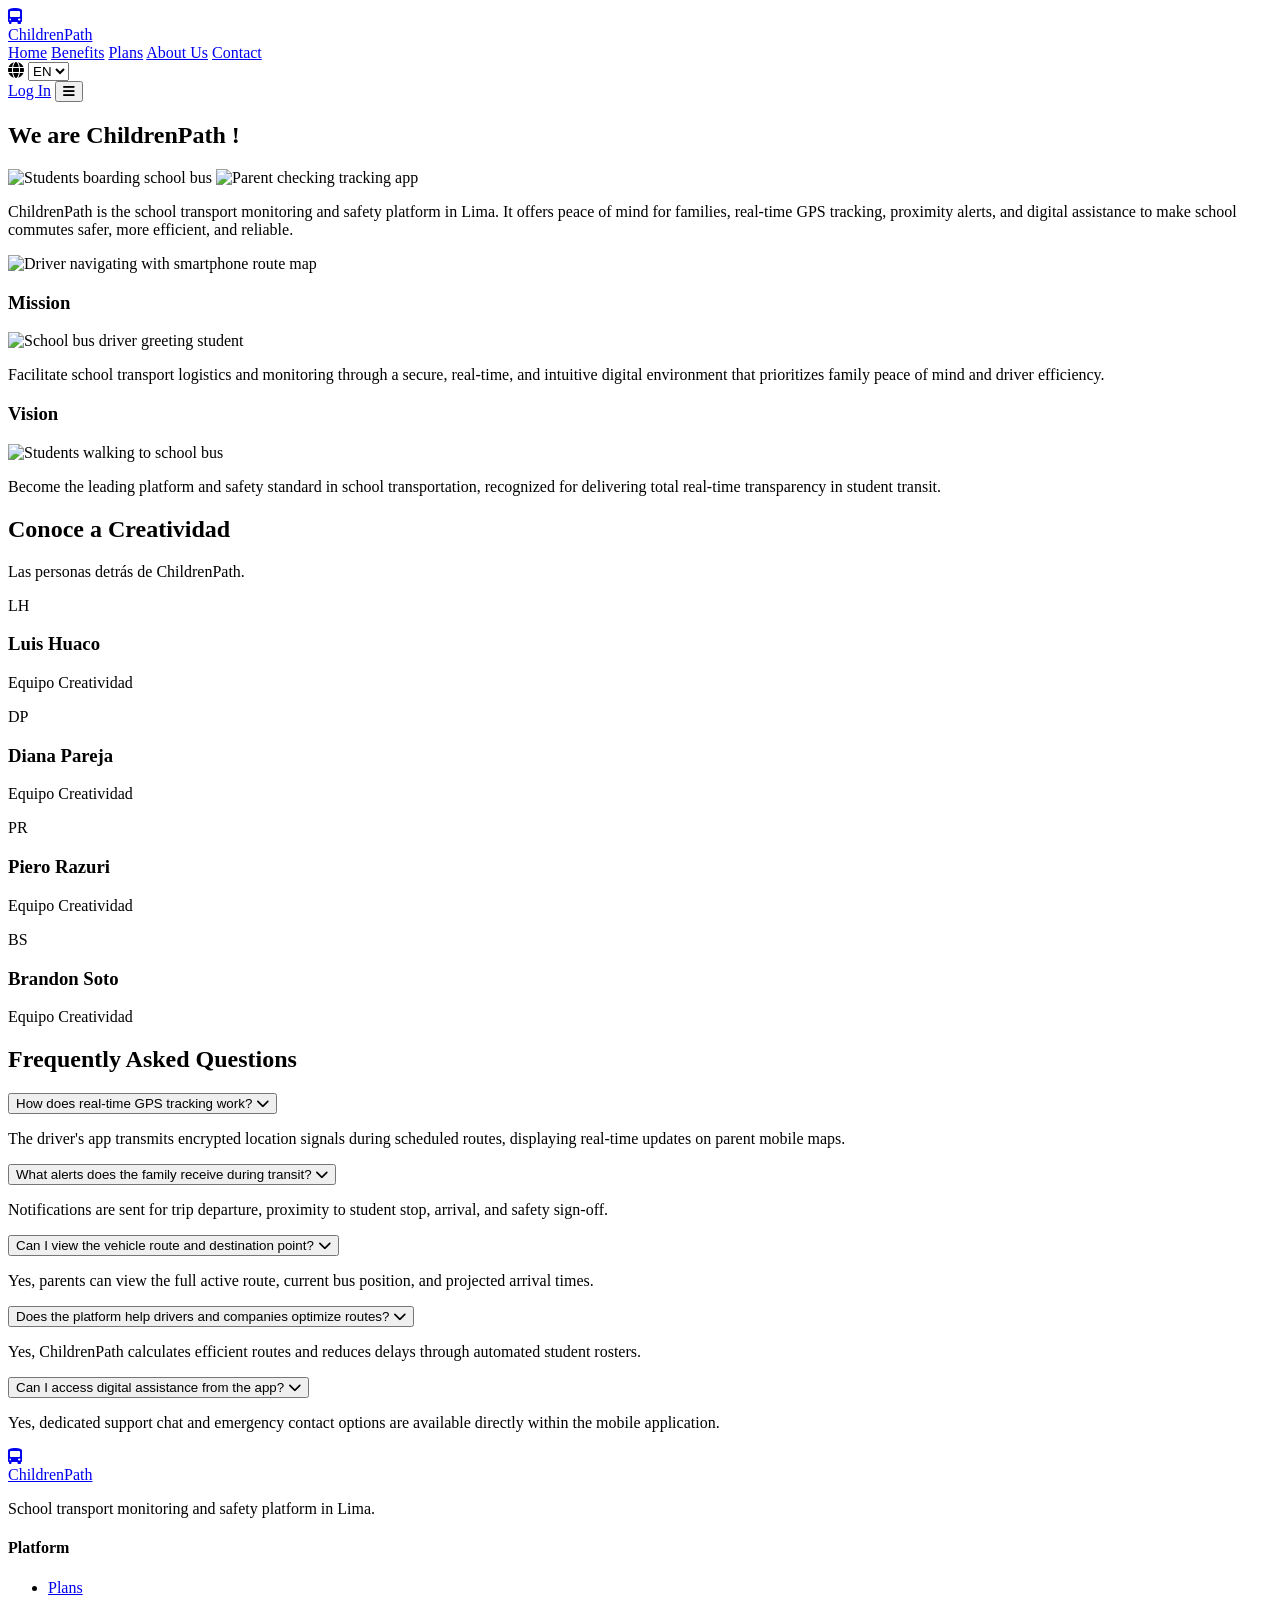
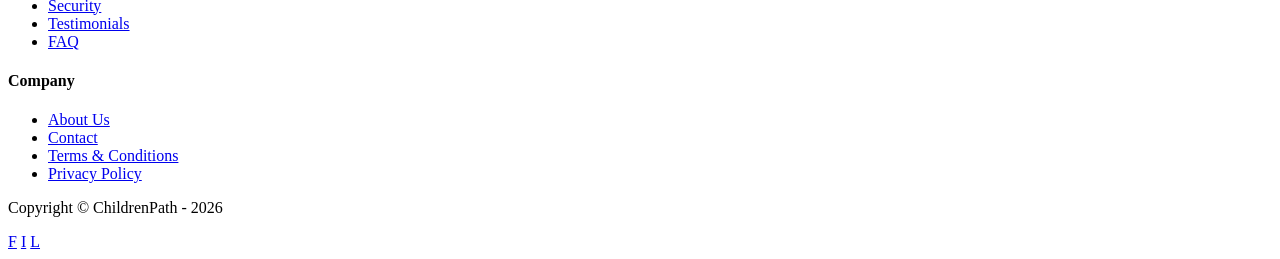
==== about.html @ 64bde1f0 "Feat: add about.html file content Adition of about us section content" ====
<!DOCTYPE html>
<html lang="en">

<head>
  <meta charset="UTF-8">
  <meta name="viewport" content="width=device-width, initial-scale=1.0">
  <title>About Us | ChildrenPath</title>
  <meta name="description"
    content="Learn more about ChildrenPath, the leading school transport monitoring and safety platform in Lima.">
  <link rel="stylesheet" href="https://cdnjs.cloudflare.com/ajax/libs/font-awesome/6.4.0/css/all.min.css">
  <link rel="stylesheet" href="css/styles.css">
</head>

<body>

  <!-- Sticky Navbar -->
  <header class="navbar">
    <div class="container navbar-container">
      <a href="index.html" class="brand-logo">
        <div class="brand-icon">
          <i class="fa-solid fa-bus-simple"></i>
        </div>
        <span>ChildrenPath</span>
      </a>

      <nav class="nav-links">
        <a href="index.html#home" data-i18n="nav.home">Home</a>
        <a href="index.html#benefits" data-i18n="nav.benefits">Benefits</a>
        <a href="index.html#plans" data-i18n="nav.plans">Plans</a>
        <a href="about.html" class="active" data-i18n="nav.about">About Us</a>
        <a href="contact.html" data-i18n="nav.contact">Contact</a>
      </nav>

      <div class="nav-actions">
        <!-- i18n Language Selector -->
        <div class="lang-selector-wrapper">
          <i class="fa-solid fa-globe lang-icon"></i>
          <select class="lang-select" aria-label="Language selector">
            <option value="en" data-i18n="lang.en">EN</option>
            <option value="es" data-i18n="lang.es">ES</option>
          </select>
        </div>

        <!-- Login Button -->
        <a href="#" class="btn-login-header" data-i18n="nav.login">Log In</a>

        <!-- Mobile Menu Toggle -->
        <button class="nav-toggle" aria-label="Toggle navigation menu">
          <i class="fa-solid fa-bars"></i>
        </button>
      </div>
    </div>
  </header>

  <main>
    <section class="about-hero">
      <div class="container">
        <h1 class="section-title" data-i18n="about.hero.title">We are ChildrenPath !</h1>

        <!-- Top Image Gallery -->
        <div class="about-gallery">
          <img src="assets/images/bus_students.jpg" alt="Students boarding school bus">
          <img src="assets/images/parent_app.jpg" alt="Parent checking tracking app">
        </div>

        <!-- Intro Description Grid -->
        <div class="about-intro-grid">
          <div class="about-intro-text">
            <p data-i18n="about.hero.desc">
              ChildrenPath is the school transport monitoring and safety platform in Lima. It offers peace of mind for
              families, real-time GPS tracking, proximity alerts, and digital assistance to make school commutes safer,
              more efficient, and reliable.
            </p>
          </div>
          <div class="about-intro-image">
            <img src="assets/images/driver_route.jpg" alt="Driver navigating with smartphone route map">
          </div>
        </div>

        <!-- Mission & Vision Cards -->
        <div class="mission-vision-grid">
          <!-- Mission -->
          <div class="mv-card">
            <h3 data-i18n="about.mission.title">Mission</h3>
            <img src="assets/images/mission_bus.jpg" alt="School bus driver greeting student">
            <p data-i18n="about.mission.desc">
              Facilitate school transport logistics and monitoring through a secure, real-time, and intuitive digital
              environment that prioritizes family peace of mind and driver efficiency.
            </p>
          </div>

          <!-- Vision -->
          <div class="mv-card">
            <h3 data-i18n="about.vision.title">Vision</h3>
            <img src="assets/images/vision_students.jpg" alt="Students walking to school bus">
            <p data-i18n="about.vision.desc">
              Become the leading platform and safety standard in school transportation, recognized for delivering total
              real-time transparency in student transit.
            </p>
          </div>
        </div>

        <!-- Team Section: Creatividad -->
        <div class="team-container">
          <h2 class="team-title">Conoce a Creatividad</h2>
          <p class="team-subtitle">Las personas detrás de ChildrenPath.</p>

          <div class="team-grid">
            <!-- Member 1: Luis Huaco -->
            <div class="team-card">
              <div class="team-avatar">
                <!-- Replace src="" with image path e.g. assets/images/luis_huaco.jpg -->
                <img src="" alt="Luis Huaco" class="team-img"
                  onerror="this.style.display='none'; this.nextElementSibling.style.display='flex';">
                <span class="team-initials">LH</span>
              </div>
              <h3 class="team-name">Luis Huaco</h3>
              <p class="team-role">Equipo Creatividad</p>
            </div>

            <!-- Member 2: Diana Pareja -->
            <div class="team-card">
              <div class="team-avatar">
                <!-- Replace src="" with image path e.g. assets/images/diana_pareja.jpg -->
                <img src="" alt="Diana Pareja" class="team-img"
                  onerror="this.style.display='none'; this.nextElementSibling.style.display='flex';">
                <span class="team-initials">DP</span>
              </div>
              <h3 class="team-name">Diana Pareja</h3>
              <p class="team-role">Equipo Creatividad</p>
            </div>

            <!-- Member 3: Piero Razuri -->
            <div class="team-card">
              <div class="team-avatar">
                <!-- Replace src="" with image path e.g. assets/images/piero_razuri.jpg -->
                <img src="" alt="Piero Razuri" class="team-img"
                  onerror="this.style.display='none'; this.nextElementSibling.style.display='flex';">
                <span class="team-initials">PR</span>
              </div>
              <h3 class="team-name">Piero Razuri</h3>
              <p class="team-role">Equipo Creatividad</p>
            </div>

            <!-- Member 4: Brandon Soto -->
            <div class="team-card">
              <div class="team-avatar">
                <!-- Replace src="" with image path e.g. assets/images/brandon_soto.jpg -->
                <img src="" alt="Brandon Soto" class="team-img"
                  onerror="this.style.display='none'; this.nextElementSibling.style.display='flex';">
                <span class="team-initials">BS</span>
              </div>
              <h3 class="team-name">Brandon Soto</h3>
              <p class="team-role">Equipo Creatividad</p>
            </div>
          </div>
        </div>
      </div>
    </section>

    <!-- FAQ Section -->
    <section class="section">
      <div class="container">
        <h2 class="section-title" data-i18n="faq.title">Frequently Asked Questions</h2>
        <div class="faq-box">
          <div class="faq-list">
            <div class="faq-item">
              <button class="faq-question" aria-expanded="false">
                <span data-i18n="about.faq.q1">How does real-time GPS tracking work?</span>
                <i class="fa-solid fa-chevron-down"></i>
              </button>
              <div class="faq-answer">
                <p data-i18n="about.faq.a1">The driver's app transmits encrypted location signals during scheduled
                  routes, displaying real-time updates on parent mobile maps.</p>
              </div>
            </div>

            <div class="faq-item">
              <button class="faq-question" aria-expanded="false">
                <span data-i18n="about.faq.q2">What alerts does the family receive during transit?</span>
                <i class="fa-solid fa-chevron-down"></i>
              </button>
              <div class="faq-answer">
                <p data-i18n="about.faq.a2">Notifications are sent for trip departure, proximity to student stop,
                  arrival, and safety sign-off.</p>
              </div>
            </div>

            <div class="faq-item">
              <button class="faq-question" aria-expanded="false">
                <span data-i18n="about.faq.q3">Can I view the vehicle route and destination point?</span>
                <i class="fa-solid fa-chevron-down"></i>
              </button>
              <div class="faq-answer">
                <p data-i18n="about.faq.a3">Yes, parents can view the full active route, current bus position, and
                  projected arrival times.</p>
              </div>
            </div>

            <div class="faq-item">
              <button class="faq-question" aria-expanded="false">
                <span data-i18n="about.faq.q4">Does the platform help drivers and companies optimize routes?</span>
                <i class="fa-solid fa-chevron-down"></i>
              </button>
              <div class="faq-answer">
                <p data-i18n="about.faq.a4">Yes, ChildrenPath calculates efficient routes and reduces delays through
                  automated student rosters.</p>
              </div>
            </div>

            <div class="faq-item">
              <button class="faq-question" aria-expanded="false">
                <span data-i18n="about.faq.q5">Can I access digital assistance from the app?</span>
                <i class="fa-solid fa-chevron-down"></i>
              </button>
              <div class="faq-answer">
                <p data-i18n="about.faq.a5">Yes, dedicated support chat and emergency contact options are available
                  directly within the mobile application.</p>
              </div>
            </div>
          </div>
        </div>
      </div>
    </section>
  </main>

  <!-- Footer -->
  <footer class="footer">
    <div class="container">
      <div class="footer-grid">
        <div class="footer-brand">
          <a href="index.html" class="brand-logo">
            <div class="brand-icon">
              <i class="fa-solid fa-bus-simple"></i>
            </div>
            <span>ChildrenPath</span>
          </a>
          <p data-i18n="footer.tagline">School transport monitoring and safety platform in Lima.</p>
        </div>

        <div class="footer-col">
          <h4 data-i18n="footer.platform">Platform</h4>
          <ul>
            <li><a href="index.html#plans" data-i18n="nav.plans">Plans</a></li>
            <li><a href="#" data-i18n="footer.security">Security</a></li>
            <li><a href="index.html#benefits" data-i18n="footer.testimonials">Testimonials</a></li>
            <li><a href="#" data-i18n="footer.faq">FAQ</a></li>
          </ul>
        </div>

        <div class="footer-col">
          <h4 data-i18n="footer.company">Company</h4>
          <ul>
            <li><a href="about.html" data-i18n="nav.about">About Us</a></li>
            <li><a href="contact.html" data-i18n="nav.contact">Contact</a></li>
            <li><a href="terms.html" data-i18n="footer.terms">Terms & Conditions</a></li>
            <li><a href="terms.html" data-i18n="footer.privacy">Privacy Policy</a></li>
          </ul>
        </div>
      </div>

      <div class="footer-bottom">
        <p data-i18n="footer.copyright">Copyright © ChildrenPath - 2026</p>
        <div class="social-icons">
          <a href="#" class="social-circle" aria-label="Facebook">F</a>
          <a href="#" class="social-circle" aria-label="Instagram">I</a>
          <a href="#" class="social-circle" aria-label="LinkedIn">L</a>
        </div>
      </div>
    </div>
  </footer>

  <script src="js/i18n.js"></script>
  <script src="js/main.js"></script>
</body>

</html>
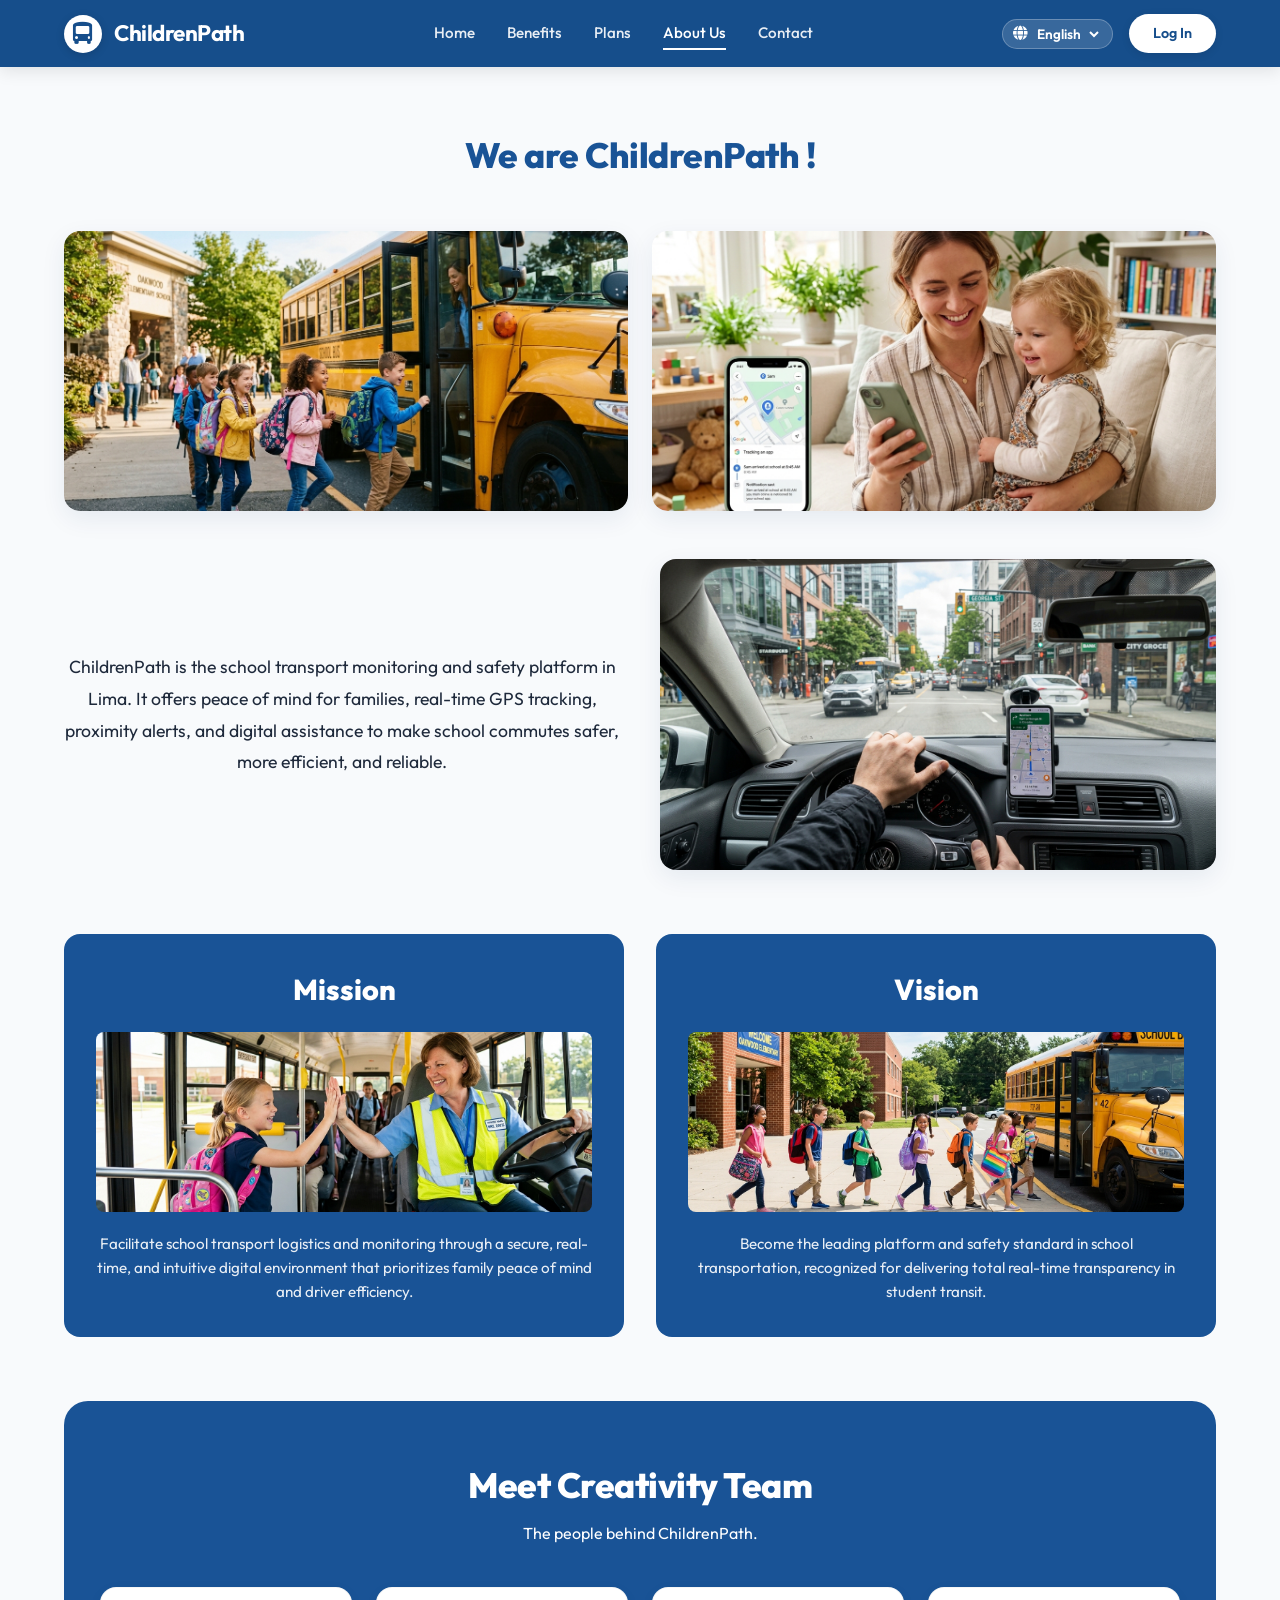
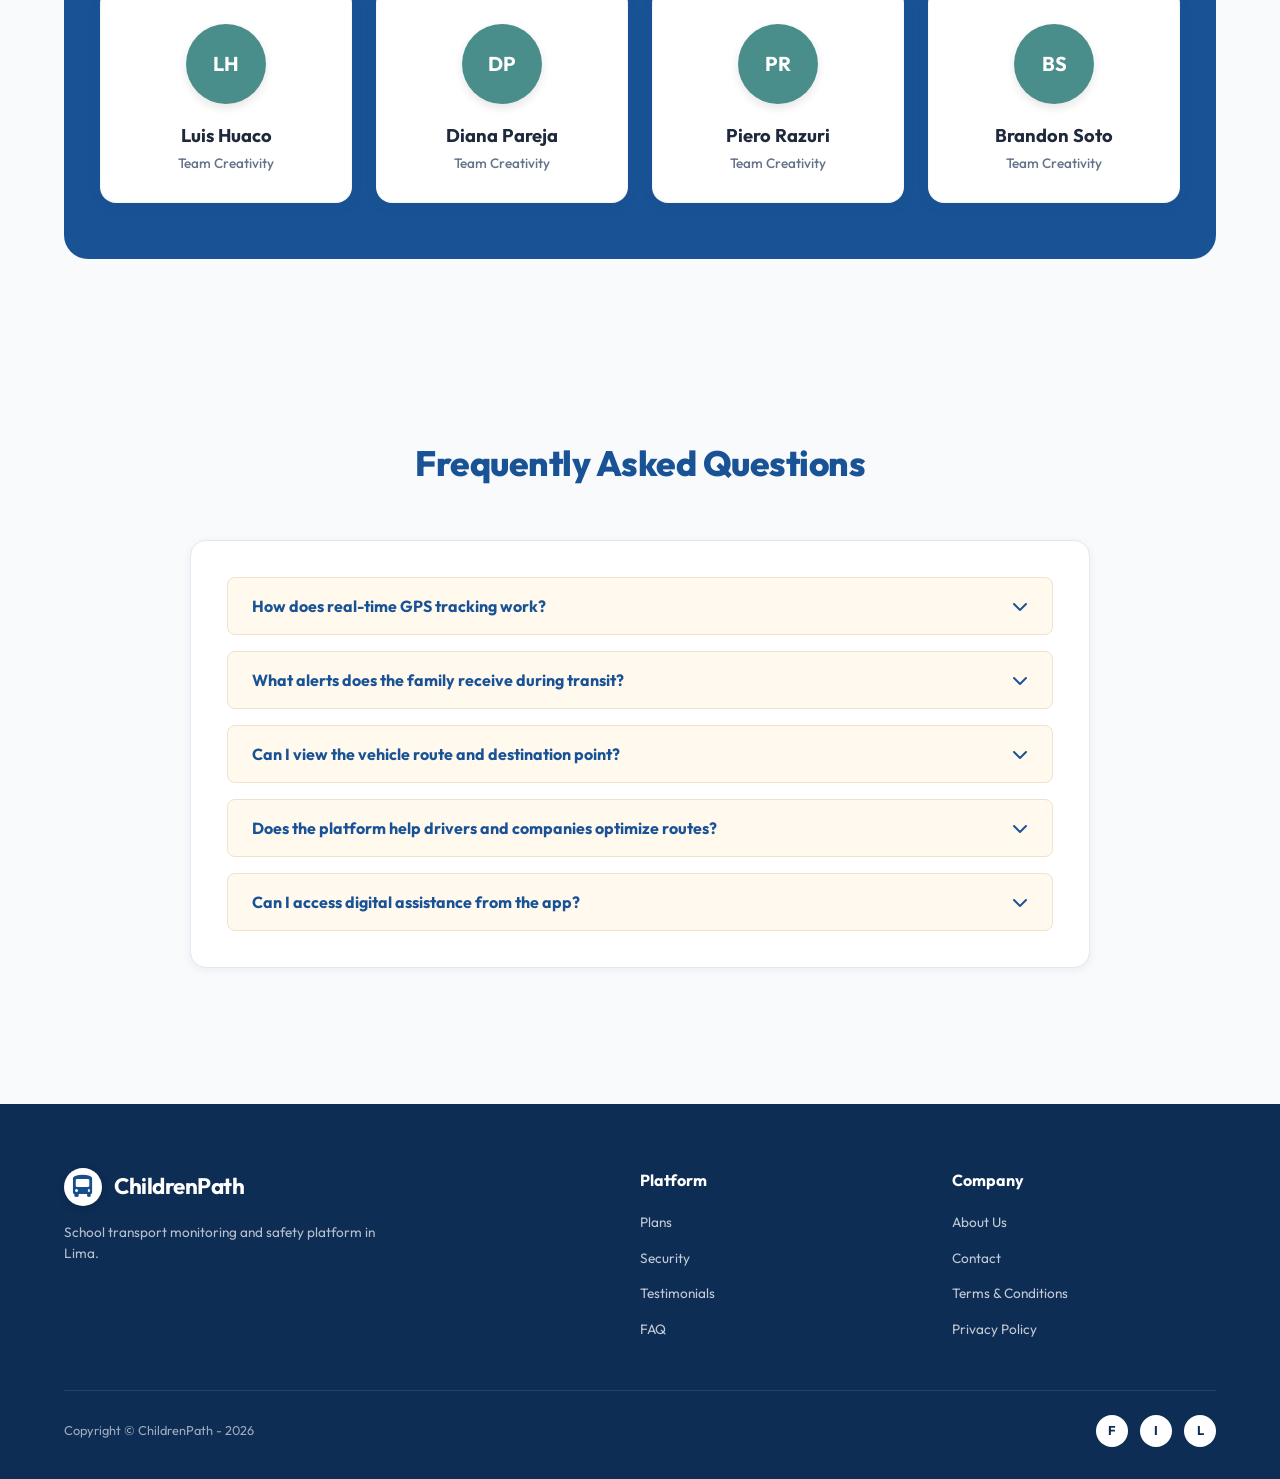
==== commit 986be3a4: "Fix: Changes on about us section" ====
--- a/about.html
+++ b/about.html
@@ -102,8 +102,8 @@
 
         <!-- Team Section: Creatividad -->
         <div class="team-container">
-          <h2 class="team-title">Conoce a Creatividad</h2>
-          <p class="team-subtitle">Las personas detrás de ChildrenPath.</p>
+          <h2 class="team-title">Meet Creativity Team</h2>
+          <p class="team-subtitle">The people behind ChildrenPath.</p>
 
           <div class="team-grid">
             <!-- Member 1: Luis Huaco -->
@@ -115,7 +115,7 @@
                 <span class="team-initials">LH</span>
               </div>
               <h3 class="team-name">Luis Huaco</h3>
-              <p class="team-role">Equipo Creatividad</p>
+              <p class="team-role">Team Creativity</p>
             </div>
 
             <!-- Member 2: Diana Pareja -->
@@ -127,7 +127,7 @@
                 <span class="team-initials">DP</span>
               </div>
               <h3 class="team-name">Diana Pareja</h3>
-              <p class="team-role">Equipo Creatividad</p>
+              <p class="team-role">Team Creativity</p>
             </div>
 
             <!-- Member 3: Piero Razuri -->
@@ -139,7 +139,7 @@
                 <span class="team-initials">PR</span>
               </div>
               <h3 class="team-name">Piero Razuri</h3>
-              <p class="team-role">Equipo Creatividad</p>
+              <p class="team-role">Team Creativity</p>
             </div>
 
             <!-- Member 4: Brandon Soto -->
@@ -151,7 +151,7 @@
                 <span class="team-initials">BS</span>
               </div>
               <h3 class="team-name">Brandon Soto</h3>
-              <p class="team-role">Equipo Creatividad</p>
+              <p class="team-role">Team Creativity</p>
             </div>
           </div>
         </div>
--- a/css/styles.css
+++ b/css/styles.css
@@ -0,0 +1,1336 @@
+/* ==========================================================================
+   ChildrenPath - Premium Design System & Stylesheet
+   ========================================================================== */
+
+@import url('https://fonts.googleapis.com/css2?family=Outfit:wght@300;400;500;600;700;800&family=Inter:wght@400;500;600;700&display=swap');
+
+:root {
+  --color-primary: #164E8B;
+  --color-primary-dark: #0F3764;
+  --color-primary-light: #2365AE;
+  --color-navy: #195396;
+  --color-navy-dark: #0D2D54;
+  --color-accent: #3E84D6;
+
+  --color-bg-light: #F8FAFC;
+  --color-bg-card-cream: #FFF9EE;
+  --color-border-cream: #EFE3CE;
+  --color-bg-white: #FFFFFF;
+
+  --color-text-main: #1E293B;
+  --color-text-muted: #64748B;
+  --color-text-light: #94A3B8;
+  --color-white: #FFFFFF;
+
+  --shadow-sm: 0 2px 8px rgba(15, 55, 100, 0.06);
+  --shadow-md: 0 8px 24px rgba(15, 55, 100, 0.08);
+  --shadow-lg: 0 16px 36px rgba(15, 55, 100, 0.12);
+
+  --radius-sm: 8px;
+  --radius-md: 16px;
+  --radius-lg: 24px;
+  --radius-full: 9999px;
+
+  --transition: all 0.3s cubic-bezier(0.4, 0, 0.2, 1);
+}
+
+/* --- Base Reset & Typography --- */
+*,
+*::before,
+*::after {
+  box-sizing: border-box;
+  margin: 0;
+  padding: 0;
+}
+
+html {
+  scroll-behavior: smooth;
+  font-size: 16px;
+}
+
+body {
+  font-family: 'Outfit', 'Inter', -apple-system, BlinkMacSystemFont, sans-serif;
+  color: var(--color-text-main);
+  background-color: var(--color-bg-light);
+  line-height: 1.6;
+  -webkit-font-smoothing: antialiased;
+}
+
+a {
+  text-decoration: none;
+  color: inherit;
+  transition: var(--transition);
+}
+
+img {
+  max-width: 100%;
+  height: auto;
+  display: block;
+}
+
+ul {
+  list-style: none;
+}
+
+button,
+input,
+select,
+textarea {
+  font-family: inherit;
+  font-size: inherit;
+}
+
+.container {
+  width: 100%;
+  max-width: 1200px;
+  margin: 0 auto;
+  padding: 0 24px;
+}
+
+/* --- Sticky Navigation Bar --- */
+.navbar {
+  position: sticky;
+  top: 0;
+  left: 0;
+  width: 100%;
+  background-color: var(--color-primary);
+  color: var(--color-white);
+  z-index: 1000;
+  box-shadow: 0 4px 16px rgba(0, 0, 0, 0.1);
+  padding: 14px 0;
+}
+
+.navbar-container {
+  display: flex;
+  align-items: center;
+  justify-content: space-between;
+}
+
+.brand-logo {
+  display: flex;
+  align-items: center;
+  gap: 12px;
+  font-size: 1.4rem;
+  font-weight: 700;
+  color: var(--color-white);
+  letter-spacing: -0.5px;
+}
+
+.brand-icon {
+  width: 38px;
+  height: 38px;
+  background: var(--color-white);
+  border-radius: 50%;
+  display: flex;
+  align-items: center;
+  justify-content: center;
+  color: var(--color-primary);
+  box-shadow: 0 2px 8px rgba(0, 0, 0, 0.15);
+}
+
+.nav-links {
+  display: flex;
+  align-items: center;
+  gap: 32px;
+}
+
+.nav-links a {
+  color: rgba(255, 255, 255, 0.9);
+  font-size: 0.95rem;
+  font-weight: 500;
+  position: relative;
+  padding: 4px 0;
+}
+
+.nav-links a:hover,
+.nav-links a.active {
+  color: var(--color-white);
+}
+
+.nav-links a::after {
+  content: '';
+  position: absolute;
+  bottom: 0;
+  left: 0;
+  width: 0%;
+  height: 2px;
+  background-color: var(--color-white);
+  transition: var(--transition);
+}
+
+.nav-links a:hover::after,
+.nav-links a.active::after {
+  width: 100%;
+}
+
+.nav-actions {
+  display: flex;
+  align-items: center;
+  gap: 16px;
+}
+
+/* Internationalization Switcher */
+.lang-selector-wrapper {
+  display: flex;
+  align-items: center;
+  gap: 6px;
+  background: rgba(255, 255, 255, 0.15);
+  padding: 4px 10px;
+  border-radius: var(--radius-full);
+  border: 1px solid rgba(255, 255, 255, 0.25);
+}
+
+.lang-icon {
+  font-size: 0.9rem;
+  color: var(--color-white);
+}
+
+.lang-select {
+  background: transparent;
+  border: none;
+  color: var(--color-white);
+  font-weight: 600;
+  font-size: 0.85rem;
+  cursor: pointer;
+  outline: none;
+}
+
+.lang-select option {
+  background-color: var(--color-primary-dark);
+  color: var(--color-white);
+}
+
+/* Login Button */
+.btn-login-header {
+  background-color: var(--color-white);
+  color: var(--color-primary);
+  font-weight: 600;
+  font-size: 0.9rem;
+  padding: 8px 24px;
+  border-radius: var(--radius-full);
+  box-shadow: 0 2px 8px rgba(0, 0, 0, 0.1);
+  transition: var(--transition);
+}
+
+.btn-login-header:hover {
+  background-color: #F1F5F9;
+  transform: translateY(-1px);
+}
+
+.nav-toggle {
+  display: none;
+  background: none;
+  border: none;
+  color: var(--color-white);
+  font-size: 1.6rem;
+  cursor: pointer;
+}
+
+/* --- Buttons System --- */
+.btn {
+  display: inline-flex;
+  align-items: center;
+  justify-content: center;
+  gap: 8px;
+  font-weight: 600;
+  font-size: 0.95rem;
+  padding: 12px 28px;
+  border-radius: var(--radius-full);
+  cursor: pointer;
+  transition: var(--transition);
+  border: 2px solid transparent;
+}
+
+.btn-primary {
+  background-color: var(--color-navy);
+  color: var(--color-white);
+}
+
+.btn-primary:hover {
+  background-color: var(--color-primary-dark);
+  box-shadow: var(--shadow-md);
+  transform: translateY(-2px);
+}
+
+.btn-outline {
+  background-color: var(--color-white);
+  color: var(--color-navy);
+  border-color: var(--color-navy);
+}
+
+.btn-outline:hover {
+  background-color: var(--color-navy);
+  color: var(--color-white);
+  transform: translateY(-2px);
+}
+
+.btn-white {
+  background-color: var(--color-white);
+  color: var(--color-navy);
+}
+
+.btn-white:hover {
+  background-color: #F8FAFC;
+  box-shadow: var(--shadow-md);
+  transform: translateY(-2px);
+}
+
+.btn-white-outline {
+  background-color: transparent;
+  color: var(--color-white);
+  border-color: var(--color-white);
+}
+
+.btn-white-outline:hover {
+  background-color: var(--color-white);
+  color: var(--color-navy);
+}
+
+/* --- Hero Section --- */
+.hero {
+  padding: 64px 0 48px;
+  background: linear-gradient(180deg, #FFFFFF 0%, #F1F5F9 100%);
+}
+
+.hero-grid {
+  display: grid;
+  grid-template-columns: 1fr 1fr;
+  gap: 48px;
+  align-items: center;
+}
+
+.hero-badge {
+  display: inline-block;
+  background-color: #FFF3D6;
+  color: #B45309;
+  font-size: 0.75rem;
+  font-weight: 700;
+  padding: 6px 16px;
+  border-radius: var(--radius-full);
+  margin-bottom: 20px;
+  letter-spacing: 0.5px;
+  text-transform: uppercase;
+}
+
+.hero-title {
+  font-size: 2.75rem;
+  font-weight: 800;
+  color: var(--color-navy);
+  line-height: 1.15;
+  margin-bottom: 20px;
+  letter-spacing: -1px;
+}
+
+.hero-subtitle {
+  font-size: 1.05rem;
+  color: var(--color-text-muted);
+  margin-bottom: 32px;
+  max-width: 520px;
+}
+
+.hero-buttons {
+  display: flex;
+  gap: 16px;
+  margin-bottom: 32px;
+  flex-wrap: wrap;
+}
+
+.hero-pills {
+  display: flex;
+  gap: 12px;
+  flex-wrap: wrap;
+}
+
+.pill-tag {
+  background-color: var(--color-bg-card-cream);
+  border: 1px solid var(--color-border-cream);
+  color: var(--color-text-main);
+  font-size: 0.85rem;
+  font-weight: 600;
+  padding: 6px 14px;
+  border-radius: var(--radius-full);
+}
+
+/* Hero Widget UI Mockup Card */
+.hero-widget {
+  background: var(--color-white);
+  border-radius: var(--radius-md);
+  padding: 24px;
+  box-shadow: var(--shadow-lg);
+  border: 1px solid #E2E8F0;
+  position: relative;
+}
+
+.hero-widget-header {
+  display: flex;
+  align-items: center;
+  justify-content: space-between;
+  border-bottom: 1px solid #F1F5F9;
+  padding-bottom: 16px;
+  margin-bottom: 16px;
+}
+
+.widget-route-title {
+  font-size: 1.05rem;
+  font-weight: 700;
+  color: var(--color-navy);
+}
+
+.widget-status-badge {
+  background-color: #DEF7EC;
+  color: #03543F;
+  font-size: 0.75rem;
+  font-weight: 700;
+  padding: 4px 10px;
+  border-radius: var(--radius-full);
+}
+
+.widget-driver-info {
+  display: flex;
+  align-items: center;
+  gap: 12px;
+  margin-bottom: 20px;
+}
+
+.driver-avatar {
+  width: 44px;
+  height: 44px;
+  background-color: var(--color-navy);
+  color: var(--color-white);
+  border-radius: 50%;
+  display: flex;
+  align-items: center;
+  justify-content: center;
+  font-weight: 700;
+}
+
+.driver-details p {
+  font-size: 0.85rem;
+  color: var(--color-text-muted);
+}
+
+.driver-name {
+  font-weight: 700;
+  color: var(--color-text-main) !important;
+}
+
+.widget-alerts-title {
+  font-size: 0.9rem;
+  font-weight: 700;
+  color: var(--color-navy);
+  margin-bottom: 12px;
+}
+
+.widget-alert-list {
+  display: flex;
+  flex-direction: column;
+  gap: 10px;
+}
+
+.widget-alert-item {
+  display: flex;
+  align-items: center;
+  gap: 10px;
+  font-size: 0.85rem;
+  color: var(--color-text-main);
+  background-color: #F8FAFC;
+  padding: 8px 12px;
+  border-radius: var(--radius-sm);
+}
+
+.widget-alert-item i {
+  color: #10B981;
+}
+
+/* --- Section Titles & Layouts --- */
+.section {
+  padding: 72px 0;
+}
+
+.section-title {
+  font-size: 2.2rem;
+  font-weight: 800;
+  color: var(--color-navy);
+  text-align: center;
+  margin-bottom: 48px;
+  letter-spacing: -0.5px;
+}
+
+/* --- Stats Grid Section --- */
+.stats-grid {
+  display: grid;
+  grid-template-columns: repeat(4, 1fr);
+  gap: 24px;
+}
+
+.stat-card {
+  background: var(--color-white);
+  border-radius: var(--radius-md);
+  padding: 32px 24px;
+  text-align: center;
+  box-shadow: var(--shadow-sm);
+  border: 1px solid #E2E8F0;
+  transition: var(--transition);
+}
+
+.stat-card:hover {
+  transform: translateY(-4px);
+  box-shadow: var(--shadow-md);
+}
+
+.stat-number {
+  font-size: 2.5rem;
+  font-weight: 800;
+  color: var(--color-navy);
+  margin-bottom: 8px;
+}
+
+.stat-desc {
+  font-size: 0.9rem;
+  color: var(--color-text-muted);
+  font-weight: 500;
+}
+
+/* --- Benefits Section --- */
+.benefits-grid {
+  display: grid;
+  grid-template-columns: repeat(3, 1fr);
+  gap: 28px;
+}
+
+.benefit-card {
+  background-color: var(--color-bg-card-cream);
+  border: 1px solid var(--color-border-cream);
+  border-radius: var(--radius-md);
+  padding: 36px 28px;
+  transition: var(--transition);
+}
+
+.benefit-card:hover {
+  transform: translateY(-4px);
+  box-shadow: var(--shadow-md);
+}
+
+.benefit-card h3 {
+  font-size: 1.4rem;
+  font-weight: 700;
+  color: var(--color-navy);
+  margin-bottom: 12px;
+}
+
+.benefit-card p {
+  font-size: 0.95rem;
+  color: var(--color-text-muted);
+  margin-bottom: 24px;
+}
+
+.benefit-bullets {
+  display: flex;
+  flex-direction: column;
+  gap: 12px;
+}
+
+.benefit-bullets li {
+  display: flex;
+  align-items: center;
+  gap: 10px;
+  font-size: 0.9rem;
+  font-weight: 600;
+  color: var(--color-text-main);
+}
+
+.benefit-bullets li i {
+  color: var(--color-navy);
+}
+
+/* --- How it Works Grid --- */
+.how-grid {
+  display: grid;
+  grid-template-columns: repeat(3, 1fr);
+  gap: 24px;
+}
+
+.how-card {
+  background: var(--color-white);
+  border-radius: var(--radius-md);
+  padding: 28px;
+  box-shadow: var(--shadow-sm);
+  border: 1px solid #E2E8F0;
+  transition: var(--transition);
+}
+
+.how-card:hover {
+  transform: translateY(-4px);
+  box-shadow: var(--shadow-md);
+}
+
+.how-card h3 {
+  font-size: 1.2rem;
+  font-weight: 700;
+  color: var(--color-navy);
+  margin-bottom: 12px;
+}
+
+.how-card p {
+  font-size: 0.9rem;
+  color: var(--color-text-muted);
+  margin-bottom: 20px;
+}
+
+/* --- Plans Pricing Section --- */
+.plans-grid {
+  display: grid;
+  grid-template-columns: repeat(3, 1fr);
+  gap: 28px;
+  align-items: stretch;
+}
+
+.plan-card {
+  background-color: var(--color-bg-card-cream);
+  border: 1px solid var(--color-border-cream);
+  border-radius: var(--radius-md);
+  padding: 36px 28px;
+  display: flex;
+  flex-direction: column;
+  justify-content: space-between;
+  transition: var(--transition);
+}
+
+.plan-card:hover {
+  transform: translateY(-4px);
+  box-shadow: var(--shadow-md);
+}
+
+.plan-card.highlight {
+  background-color: var(--color-navy);
+  color: var(--color-white);
+  border-color: var(--color-navy);
+}
+
+.plan-card.highlight h3,
+.plan-card.highlight .plan-price {
+  color: var(--color-white);
+}
+
+.plan-card.highlight p {
+  color: rgba(255, 255, 255, 0.85);
+}
+
+.plan-card.highlight .benefit-bullets li {
+  color: var(--color-white);
+}
+
+.plan-card.highlight .benefit-bullets li i {
+  color: var(--color-white);
+}
+
+.plan-title {
+  font-size: 1.4rem;
+  font-weight: 700;
+  color: var(--color-navy);
+  margin-bottom: 12px;
+}
+
+.plan-desc {
+  font-size: 0.9rem;
+  color: var(--color-text-muted);
+  margin-bottom: 24px;
+}
+
+.plan-bullets {
+  margin-bottom: 32px;
+}
+
+.plan-price-box {
+  background: rgba(255, 255, 255, 0.6);
+  border-radius: var(--radius-sm);
+  padding: 10px 16px;
+  font-weight: 700;
+  font-size: 1.1rem;
+  color: var(--color-navy);
+  text-align: center;
+  margin-bottom: 20px;
+  border: 1px solid rgba(0, 0, 0, 0.05);
+}
+
+.plan-card.highlight .plan-price-box {
+  background: rgba(255, 255, 255, 0.15);
+  color: var(--color-white);
+  border-color: rgba(255, 255, 255, 0.2);
+}
+
+/* --- Testimonials Section --- */
+.testimonials-grid {
+  display: grid;
+  grid-template-columns: repeat(3, 1fr);
+  gap: 28px;
+}
+
+.testimonial-card {
+  background-color: var(--color-bg-card-cream);
+  border: 1px solid var(--color-border-cream);
+  border-radius: var(--radius-md);
+  padding: 32px 24px;
+  display: flex;
+  flex-direction: column;
+  justify-content: space-between;
+}
+
+.testimonial-quote {
+  font-size: 0.95rem;
+  color: var(--color-text-main);
+  font-style: italic;
+  margin-bottom: 24px;
+  line-height: 1.6;
+}
+
+.testimonial-user {
+  display: flex;
+  align-items: center;
+  gap: 12px;
+}
+
+.user-avatar {
+  width: 40px;
+  height: 40px;
+  border-radius: 50%;
+  background-color: var(--color-navy);
+  color: var(--color-white);
+  display: flex;
+  align-items: center;
+  justify-content: center;
+  font-weight: 700;
+  font-size: 0.9rem;
+}
+
+.user-name {
+  font-size: 0.9rem;
+  font-weight: 700;
+  color: var(--color-navy);
+}
+
+/* --- FAQ Accordion Section --- */
+.faq-box {
+  background: var(--color-white);
+  border-radius: var(--radius-md);
+  padding: 36px;
+  box-shadow: var(--shadow-sm);
+  border: 1px solid #E2E8F0;
+  max-width: 900px;
+  margin: 0 auto;
+}
+
+.faq-list {
+  display: flex;
+  flex-direction: column;
+  gap: 16px;
+}
+
+.faq-item {
+  background-color: var(--color-bg-card-cream);
+  border: 1px solid var(--color-border-cream);
+  border-radius: var(--radius-sm);
+  overflow: hidden;
+}
+
+.faq-question {
+  width: 100%;
+  padding: 18px 24px;
+  background: none;
+  border: none;
+  display: flex;
+  align-items: center;
+  justify-content: space-between;
+  font-size: 1rem;
+  font-weight: 700;
+  color: var(--color-navy);
+  cursor: pointer;
+  text-align: left;
+}
+
+.faq-question i {
+  transition: var(--transition);
+}
+
+.faq-item.active .faq-question i {
+  transform: rotate(180deg);
+}
+
+.faq-answer {
+  max-height: 0;
+  overflow: hidden;
+  transition: max-height 0.3s ease-out;
+  padding: 0 24px;
+}
+
+.faq-item.active .faq-answer {
+  max-height: 300px;
+  padding: 0 24px 20px;
+}
+
+.faq-answer p {
+  font-size: 0.9rem;
+  color: var(--color-text-muted);
+}
+
+/* --- CTA Banner Box --- */
+.cta-banner {
+  background-color: var(--color-navy);
+  color: var(--color-white);
+  border-radius: var(--radius-lg);
+  padding: 48px;
+  margin: 48px 0;
+  display: grid;
+  grid-template-columns: 1.2fr 0.8fr;
+  gap: 40px;
+  align-items: center;
+}
+
+.cta-banner h2 {
+  font-size: 2rem;
+  font-weight: 800;
+  margin-bottom: 16px;
+  line-height: 1.2;
+}
+
+.cta-banner p {
+  font-size: 1rem;
+  color: rgba(255, 255, 255, 0.85);
+  margin-bottom: 28px;
+}
+
+.cta-contact-box {
+  background: var(--color-white);
+  color: var(--color-text-main);
+  border-radius: var(--radius-md);
+  padding: 28px;
+  box-shadow: var(--shadow-lg);
+}
+
+.cta-contact-box h4 {
+  font-size: 1.1rem;
+  font-weight: 700;
+  color: var(--color-navy);
+  margin-bottom: 16px;
+}
+
+.contact-detail-item {
+  display: flex;
+  align-items: center;
+  gap: 12px;
+  font-size: 0.85rem;
+  margin-bottom: 10px;
+  color: var(--color-text-main);
+  font-weight: 500;
+}
+
+.contact-detail-item i {
+  color: var(--color-navy);
+}
+
+/* --- Contact Page Styles --- */
+.contact-hero {
+  padding: 60px 0 40px;
+  text-align: left;
+}
+
+.contact-header-grid {
+  display: grid;
+  grid-template-columns: 1fr 1fr;
+  gap: 40px;
+  align-items: center;
+  margin-bottom: 40px;
+}
+
+.contact-hero-image img {
+  border-radius: var(--radius-md);
+  box-shadow: var(--shadow-md);
+  max-height: 380px;
+  object-fit: cover;
+  width: 100%;
+}
+
+.contact-pills {
+  display: flex;
+  gap: 10px;
+  flex-wrap: wrap;
+  margin-top: 20px;
+}
+
+.contact-pill-btn {
+  background-color: var(--color-navy);
+  color: var(--color-white);
+  padding: 6px 16px;
+  border-radius: var(--radius-full);
+  font-size: 0.85rem;
+  font-weight: 600;
+}
+
+.contact-body-grid {
+  display: grid;
+  grid-template-columns: 0.8fr 1.2fr;
+  gap: 32px;
+  align-items: start;
+}
+
+.contact-info-card {
+  background-color: var(--color-bg-card-cream);
+  border: 1px solid var(--color-border-cream);
+  border-radius: var(--radius-md);
+  padding: 32px 24px;
+}
+
+.contact-info-card h3 {
+  font-size: 1.3rem;
+  font-weight: 700;
+  color: var(--color-navy);
+  margin-bottom: 24px;
+}
+
+.contact-form-card {
+  background-color: var(--color-bg-card-cream);
+  border: 1px solid var(--color-border-cream);
+  border-radius: var(--radius-md);
+  padding: 36px 32px;
+}
+
+.contact-form-card h3 {
+  font-size: 1.4rem;
+  font-weight: 700;
+  color: var(--color-navy);
+  margin-bottom: 24px;
+}
+
+.form-grid {
+  display: grid;
+  grid-template-columns: 1fr 1fr;
+  gap: 20px;
+}
+
+.form-group.full-width {
+  grid-column: span 2;
+}
+
+.form-group label {
+  display: block;
+  font-size: 0.85rem;
+  font-weight: 600;
+  color: var(--color-text-main);
+  margin-bottom: 6px;
+}
+
+.form-control {
+  width: 100%;
+  padding: 10px 14px;
+  background-color: var(--color-white);
+  border: 1px solid #CBD5E1;
+  border-radius: var(--radius-sm);
+  outline: none;
+  transition: var(--transition);
+  font-size: 0.9rem;
+}
+
+.form-control:focus {
+  border-color: var(--color-navy);
+  box-shadow: 0 0 0 3px rgba(25, 83, 150, 0.15);
+}
+
+textarea.form-control {
+  min-height: 110px;
+  resize: vertical;
+}
+
+/* --- About Page Styles --- */
+.about-hero {
+  padding: 60px 0 40px;
+  text-align: center;
+}
+
+.about-gallery {
+  display: grid;
+  grid-template-columns: 1fr 1fr;
+  gap: 24px;
+  margin: 32px 0 48px;
+}
+
+.about-gallery img {
+  border-radius: var(--radius-md);
+  box-shadow: var(--shadow-md);
+  height: 280px;
+  width: 100%;
+  object-fit: cover;
+}
+
+.about-intro-grid {
+  display: grid;
+  grid-template-columns: 1fr 1fr;
+  gap: 40px;
+  align-items: center;
+  margin-bottom: 64px;
+}
+
+.about-intro-text p {
+  font-size: 1.1rem;
+  line-height: 1.8;
+  color: var(--color-text-main);
+}
+
+.about-intro-image img {
+  border-radius: var(--radius-md);
+  box-shadow: var(--shadow-md);
+  max-height: 320px;
+  object-fit: cover;
+  width: 100%;
+}
+
+.mission-vision-grid {
+  display: grid;
+  grid-template-columns: 1fr 1fr;
+  gap: 32px;
+  margin-bottom: 64px;
+}
+
+.mv-card {
+  background-color: var(--color-navy);
+  color: var(--color-white);
+  border-radius: var(--radius-md);
+  padding: 32px;
+  text-align: center;
+}
+
+.mv-card h3 {
+  font-size: 1.8rem;
+  font-weight: 800;
+  margin-bottom: 20px;
+}
+
+.mv-card img {
+  border-radius: var(--radius-sm);
+  height: 180px;
+  width: 100%;
+  object-fit: cover;
+  margin-bottom: 20px;
+}
+
+.mv-card p {
+  font-size: 0.95rem;
+  line-height: 1.6;
+  color: rgba(255, 255, 255, 0.9);
+}
+
+/* --- Team Section: Creatividad --- */
+.team-container {
+  background-color: var(--color-navy);
+  border-radius: var(--radius-lg);
+  padding: 56px 36px;
+  margin: 48px 0 64px;
+  text-align: center;
+}
+
+.team-title {
+  font-size: 2.2rem;
+  font-weight: 800;
+  color: var(--color-white);
+  margin-bottom: 8px;
+  letter-spacing: -0.5px;
+}
+
+.team-subtitle {
+  font-size: 1rem;
+  color: var(--color-white);
+  margin-bottom: 40px;
+}
+
+.team-grid {
+  display: grid;
+  grid-template-columns: repeat(4, 1fr);
+  gap: 24px;
+}
+
+.team-card {
+  background-color: var(--color-white);
+  border-radius: var(--radius-md);
+  padding: 36px 20px 28px;
+  text-align: center;
+  box-shadow: 0 4px 16px rgba(0, 0, 0, 0.04);
+  transition: var(--transition);
+  border: 1px solid rgba(0, 0, 0, 0.04);
+}
+
+.team-card:hover {
+  transform: translateY(-4px);
+  box-shadow: var(--shadow-md);
+}
+
+.team-avatar {
+  width: 80px;
+  height: 80px;
+  border-radius: 50%;
+  background-color: #4A8E8B;
+  color: var(--color-white);
+  margin: 0 auto 20px;
+  display: flex;
+  align-items: center;
+  justify-content: center;
+  font-weight: 700;
+  font-size: 1.25rem;
+  position: relative;
+  overflow: hidden;
+  box-shadow: 0 4px 10px rgba(0, 0, 0, 0.1);
+}
+
+.team-img {
+  width: 100%;
+  height: 100%;
+  object-fit: cover;
+  border-radius: 50%;
+}
+
+.team-initials {
+  width: 100%;
+  height: 100%;
+  display: flex;
+  align-items: center;
+  justify-content: center;
+}
+
+.team-name {
+  font-size: 1.15rem;
+  font-weight: 700;
+  color: var(--color-text-main);
+  margin-bottom: 6px;
+  line-height: 1.25;
+}
+
+.team-role {
+  font-size: 0.85rem;
+  color: var(--color-text-muted);
+  font-weight: 500;
+}
+
+/* --- Terms Page Styles --- */
+.terms-page {
+  padding: 60px 0;
+}
+
+.terms-container-card {
+  background-color: var(--color-bg-card-cream);
+  border: 1px solid var(--color-border-cream);
+  border-radius: var(--radius-lg);
+  padding: 48px;
+  max-width: 960px;
+  margin: 0 auto;
+  box-shadow: var(--shadow-sm);
+}
+
+.terms-updated {
+  font-size: 0.85rem;
+  font-weight: 600;
+  color: var(--color-text-muted);
+  margin-bottom: 16px;
+}
+
+.terms-intro {
+  font-size: 0.95rem;
+  color: var(--color-text-main);
+  margin-bottom: 28px;
+  line-height: 1.7;
+}
+
+.terms-section {
+  margin-bottom: 24px;
+}
+
+.terms-section h3 {
+  font-size: 1.05rem;
+  font-weight: 700;
+  color: var(--color-navy);
+  margin-bottom: 8px;
+}
+
+.terms-section p {
+  font-size: 0.9rem;
+  color: var(--color-text-main);
+  white-space: pre-line;
+  line-height: 1.6;
+}
+
+/* --- Footer --- */
+.footer {
+  background-color: var(--color-navy-dark);
+  color: var(--color-white);
+  padding: 64px 0 32px;
+  margin-top: 64px;
+}
+
+.footer-grid {
+  display: grid;
+  grid-template-columns: 2fr 1fr 1fr;
+  gap: 48px;
+  margin-bottom: 48px;
+}
+
+.footer-brand .brand-logo {
+  margin-bottom: 16px;
+}
+
+.footer-brand p {
+  font-size: 0.85rem;
+  color: rgba(255, 255, 255, 0.7);
+  max-width: 320px;
+}
+
+.footer-col h4 {
+  font-size: 1rem;
+  font-weight: 700;
+  margin-bottom: 16px;
+}
+
+.footer-col ul {
+  display: flex;
+  flex-direction: column;
+  gap: 10px;
+}
+
+.footer-col a {
+  color: rgba(255, 255, 255, 0.75);
+  font-size: 0.85rem;
+}
+
+.footer-col a:hover {
+  color: var(--color-white);
+}
+
+.footer-bottom {
+  border-top: 1px solid rgba(255, 255, 255, 0.1);
+  padding-top: 24px;
+  display: flex;
+  align-items: center;
+  justify-content: space-between;
+  font-size: 0.8rem;
+  color: rgba(255, 255, 255, 0.6);
+}
+
+.social-icons {
+  display: flex;
+  gap: 12px;
+}
+
+.social-circle {
+  width: 32px;
+  height: 32px;
+  border-radius: 50%;
+  background-color: var(--color-white);
+  color: var(--color-navy-dark);
+  display: flex;
+  align-items: center;
+  justify-content: center;
+  font-weight: 700;
+  font-size: 0.8rem;
+  transition: var(--transition);
+}
+
+.social-circle:hover {
+  transform: translateY(-2px);
+  background-color: #E2E8F0;
+}
+
+/* Toast Notifications */
+.toast {
+  position: fixed;
+  bottom: 24px;
+  right: 24px;
+  background-color: var(--color-navy);
+  color: var(--color-white);
+  padding: 14px 24px;
+  border-radius: var(--radius-sm);
+  box-shadow: var(--shadow-lg);
+  font-size: 0.9rem;
+  font-weight: 600;
+  z-index: 2000;
+  opacity: 0;
+  transform: translateY(20px);
+  transition: all 0.3s ease;
+  pointer-events: none;
+}
+
+.toast.show {
+  opacity: 1;
+  transform: translateY(0);
+}
+
+.toast-success {
+  background-color: #059669;
+}
+
+/* --- Responsive Styles --- */
+@media (max-width: 992px) {
+
+  .hero-grid,
+  .contact-header-grid,
+  .contact-body-grid,
+  .about-intro-grid,
+  .mission-vision-grid,
+  .cta-banner {
+    grid-template-columns: 1fr;
+  }
+
+  .stats-grid,
+  .benefits-grid,
+  .how-grid,
+  .plans-grid,
+  .testimonials-grid,
+  .team-grid,
+  .footer-grid {
+    grid-template-columns: repeat(2, 1fr);
+  }
+
+  .hero-title {
+    font-size: 2.2rem;
+  }
+}
+
+@media (max-width: 768px) {
+  .nav-links {
+    position: fixed;
+    top: 66px;
+    left: 0;
+    width: 100%;
+    background-color: var(--color-primary-dark);
+    flex-direction: column;
+    padding: 24px;
+    gap: 20px;
+    transform: translateY(-150%);
+    transition: var(--transition);
+    box-shadow: 0 8px 16px rgba(0, 0, 0, 0.2);
+  }
+
+  .nav-links.active {
+    transform: translateY(0);
+  }
+
+  .nav-toggle {
+    display: block;
+  }
+
+  .stats-grid,
+  .benefits-grid,
+  .how-grid,
+  .plans-grid,
+  .testimonials-grid,
+  .about-gallery,
+  .footer-grid,
+  .form-grid {
+    grid-template-columns: 1fr;
+  }
+
+  .form-group.full-width {
+    grid-column: span 1;
+  }
+
+  .footer-bottom {
+    flex-direction: column;
+    gap: 16px;
+    text-align: center;
+  }
+}
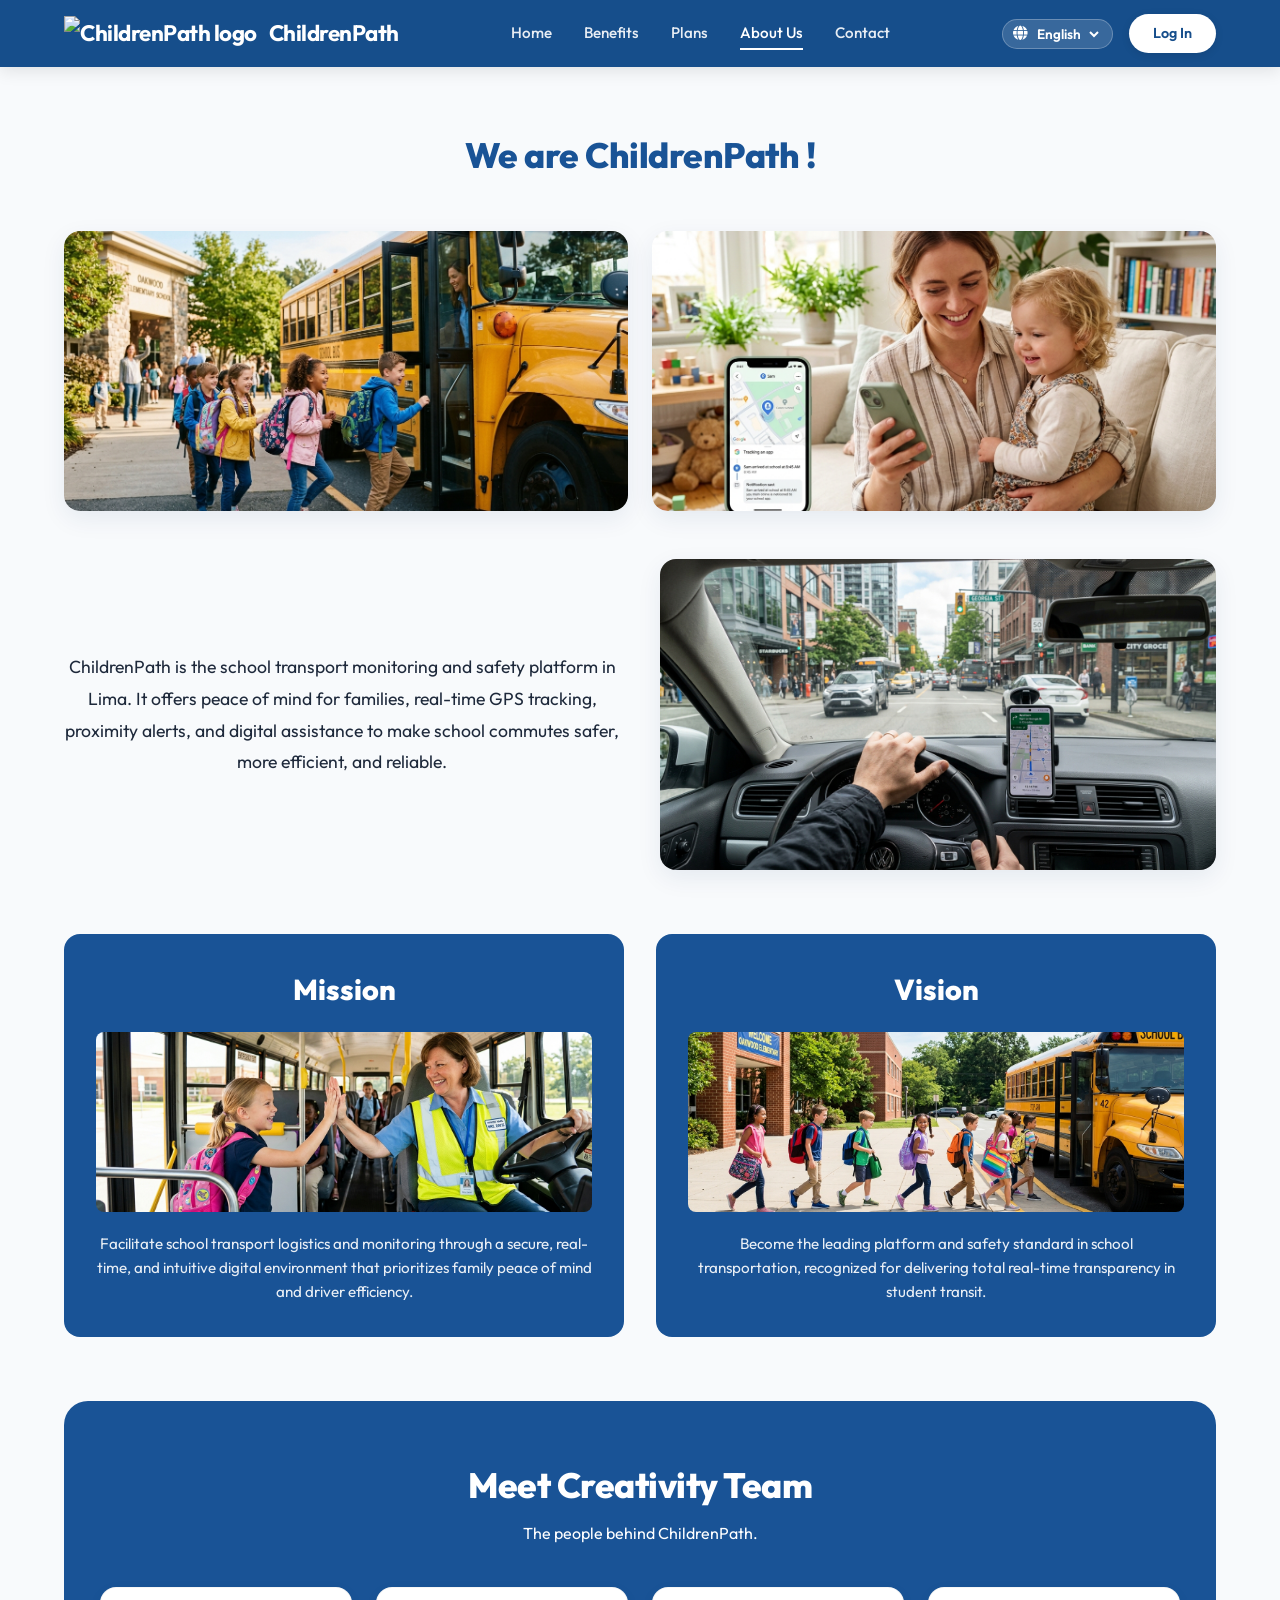
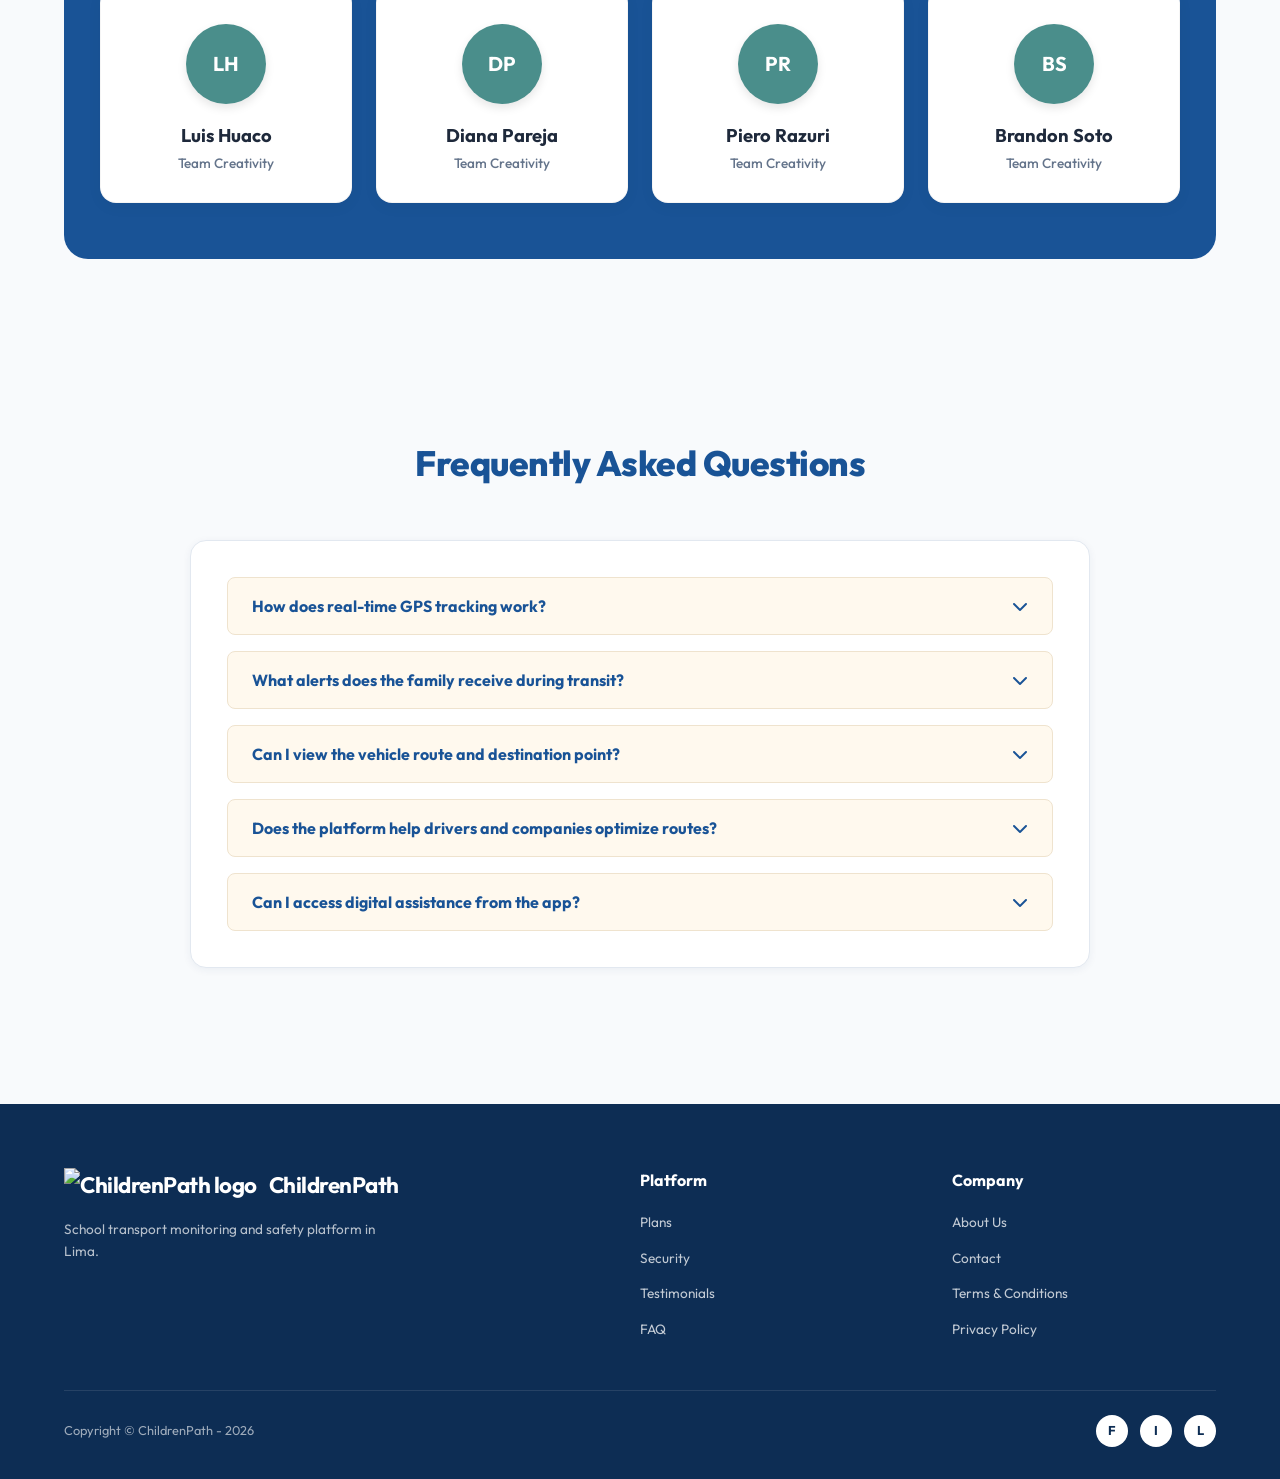
==== commit 3eb70399: "Fix: brand logo problems fixed" ====
--- a/about.html
+++ b/about.html
@@ -16,11 +16,9 @@
   <!-- Sticky Navbar -->
   <header class="navbar">
     <div class="container navbar-container">
-      <a href="index.html" class="brand-logo">
-        <div class="brand-icon">
-          <i class="fa-solid fa-bus-simple"></i>
-        </div>
-        <span>ChildrenPath</span>
+      <a href="index.html" class="brand-logo" aria-label="ChildrenPath home">
+        <img src="assets/images/childrenpath-logo.png" alt="ChildrenPath logo" class="brand-logo-image">
+        <span class="brand-logo-text">ChildrenPath</span>
       </a>
 
       <nav class="nav-links">
@@ -229,11 +227,9 @@
     <div class="container">
       <div class="footer-grid">
         <div class="footer-brand">
-          <a href="index.html" class="brand-logo">
-            <div class="brand-icon">
-              <i class="fa-solid fa-bus-simple"></i>
-            </div>
-            <span>ChildrenPath</span>
+          <a href="index.html" class="brand-logo" aria-label="ChildrenPath home">
+            <img src="assets/images/childrenpath-logo.png" alt="ChildrenPath logo" class="brand-logo-image">
+            <span class="brand-logo-text">ChildrenPath</span>
           </a>
           <p data-i18n="footer.tagline">School transport monitoring and safety platform in Lima.</p>
         </div>
